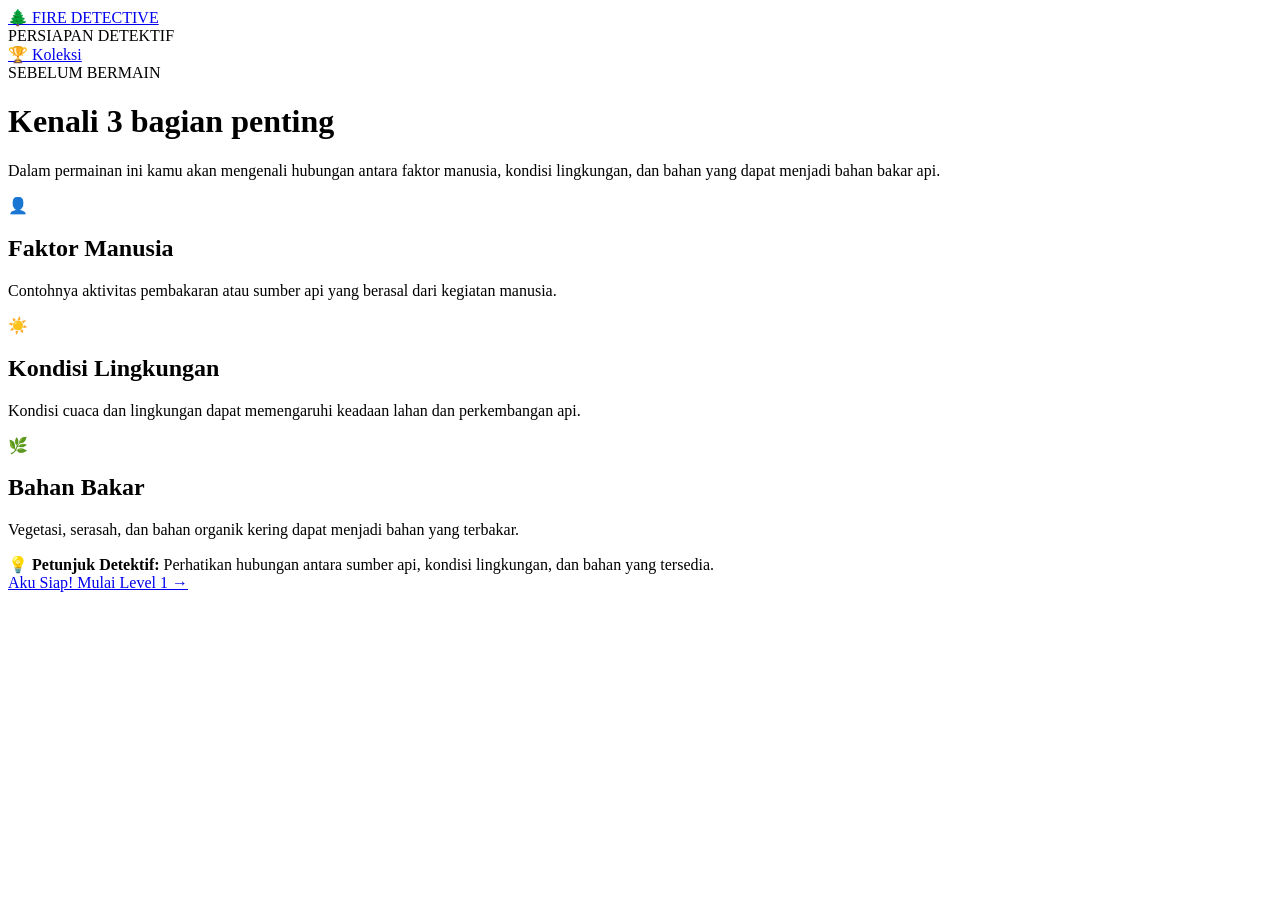
==== belajar.html @ 67232fe2 "Create belajar.html" ====
<!DOCTYPE html>
<html lang="id">

<head>

<meta charset="UTF-8">

<meta name="viewport"
      content="width=device-width, initial-scale=1.0">

<title>Belajar Faktor | Fire Detective</title>

<link rel="stylesheet" href="css/style.css">

</head>

<body>

<header class="game-header">

    <a href="index.html" class="brand">
        🌲 FIRE <span>DETECTIVE</span>
    </a>

    <div class="level-title">
        PERSIAPAN DETEKTIF
    </div>

    <a href="koleksi.html" class="nav-link">
        🏆 Koleksi
    </a>

</header>


<main class="page">

    <div class="section-kicker">
        SEBELUM BERMAIN
    </div>

    <h1>
        Kenali 3 bagian penting
    </h1>

    <p class="lead">

        Dalam permainan ini kamu akan mengenali
        hubungan antara faktor manusia, kondisi
        lingkungan, dan bahan yang dapat menjadi
        bahan bakar api.

    </p>


    <section class="lesson-grid">


        <article class="lesson-card human">

            <div class="big-icon">
                👤
            </div>

            <h2>
                Faktor Manusia
            </h2>

            <p>

                Contohnya aktivitas pembakaran atau
                sumber api yang berasal dari kegiatan
                manusia.

            </p>

        </article>


        <article class="lesson-card environment">

            <div class="big-icon">
                ☀️
            </div>

            <h2>
                Kondisi Lingkungan
            </h2>

            <p>

                Kondisi cuaca dan lingkungan dapat
                memengaruhi keadaan lahan dan
                perkembangan api.

            </p>

        </article>


        <article class="lesson-card fuel">

            <div class="big-icon">
                🌿
            </div>

            <h2>
                Bahan Bakar
            </h2>

            <p>

                Vegetasi, serasah, dan bahan organik
                kering dapat menjadi bahan yang
                terbakar.

            </p>

        </article>

    </section>


    <div class="tip-box">

        💡

        <strong>Petunjuk Detektif:</strong>

        Perhatikan hubungan antara sumber api,
        kondisi lingkungan, dan bahan yang tersedia.

    </div>


    <a href="level1.html"
       class="btn primary center">

        Aku Siap!
        Mulai Level 1 →

    </a>

</main>

</body>
</html>
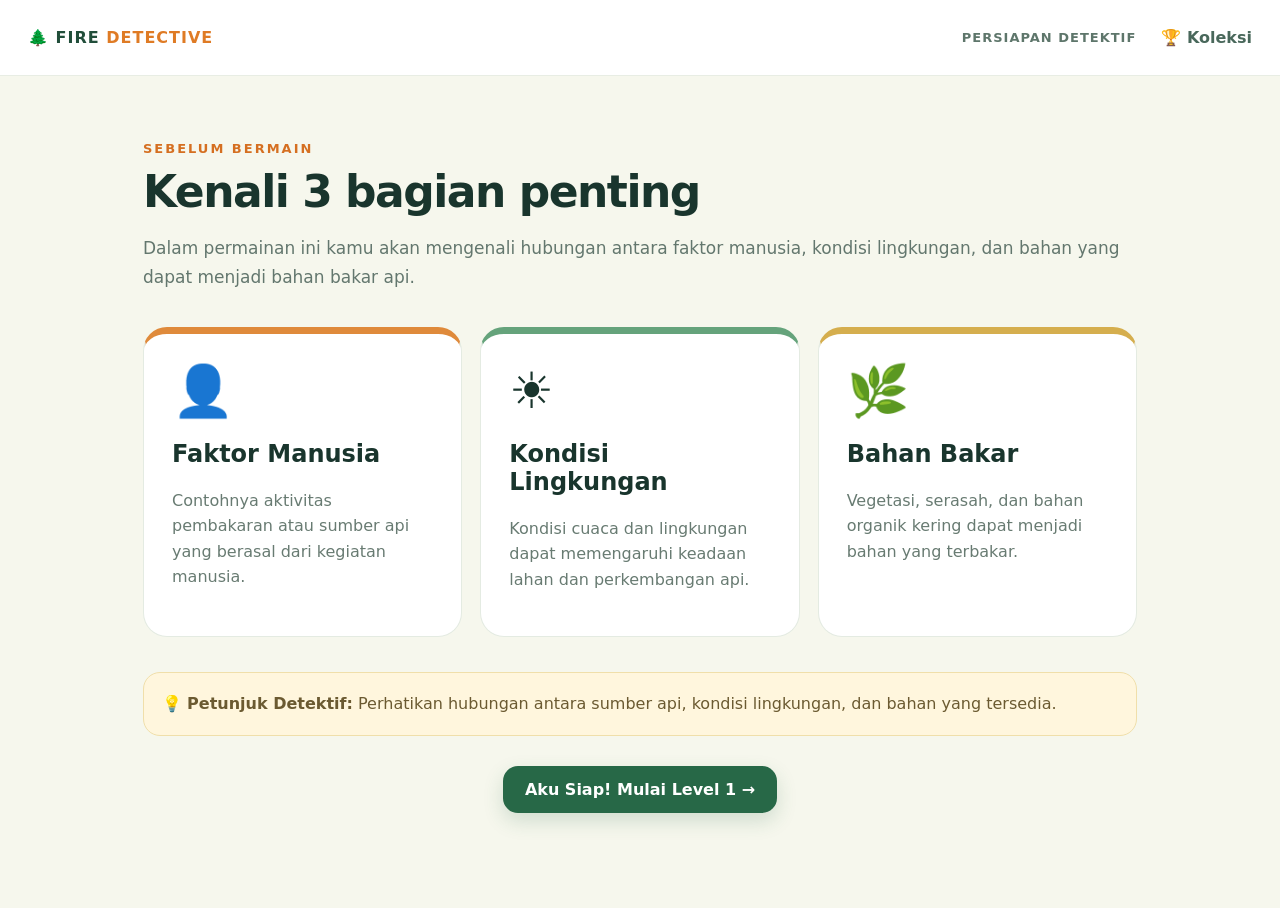
==== commit 1546719e: "Update belajar.html" ====
--- a/belajar.html
+++ b/belajar.html
@@ -3,14 +3,15 @@
 
 <head>
 
-<meta charset="UTF-8">
+    <meta charset="UTF-8">
 
-<meta name="viewport"
-      content="width=device-width, initial-scale=1.0">
+    <meta name="viewport"
+          content="width=device-width, initial-scale=1.0">
 
-<title>Belajar Faktor | Fire Detective</title>
+    <title>Belajar Faktor | Fire Detective</title>
 
-<link rel="stylesheet" href="css/style.css">
+    <!-- style.css berada satu folder dengan file ini -->
+    <link rel="stylesheet" href="style.css">
 
 </head>
 
--- a/style.css
+++ b/style.css
@@ -0,0 +1,1461 @@
+* {
+    box-sizing: border-box;
+}
+
+
+html {
+    scroll-behavior: smooth;
+}
+
+
+body {
+    margin: 0;
+
+    font-family:
+        Inter,
+        system-ui,
+        -apple-system,
+        BlinkMacSystemFont,
+        "Segoe UI",
+        sans-serif;
+
+    color: #19352d;
+
+    background: #f6f7ed;
+}
+
+
+a {
+    text-decoration: none;
+}
+
+
+button {
+    font: inherit;
+    cursor: pointer;
+}
+
+
+
+/* =========================
+   BRAND
+========================= */
+
+.brand {
+
+    font-weight: 900;
+
+    letter-spacing: 1px;
+
+    color: #214e3a;
+}
+
+
+.brand span {
+    color: #df7b25;
+}
+
+
+.nav-link {
+
+    font-weight: 750;
+
+    color: #49685b;
+}
+
+
+
+/* =========================
+   BUTTON
+========================= */
+
+.btn {
+
+    display: inline-flex;
+
+    align-items: center;
+
+    justify-content: center;
+
+    padding: 14px 22px;
+
+    border-radius: 15px;
+
+    border: none;
+
+    font-weight: 850;
+
+    transition: .2s;
+}
+
+
+.btn:hover {
+
+    transform:
+        translateY(-2px);
+
+}
+
+
+.primary {
+
+    color: white;
+
+    background: #276847;
+
+    box-shadow:
+        0 8px 20px
+        rgba(39,104,71,.18);
+}
+
+
+.secondary {
+
+    color: #276847;
+
+    background: white;
+
+    border:
+        1px solid #d9e5d9;
+}
+
+
+.center {
+
+    display: flex;
+
+    width: max-content;
+
+    margin:
+        30px auto;
+}
+
+
+.hidden {
+    display: none !important;
+}
+
+
+
+/* =========================
+   HOME
+========================= */
+
+.home {
+
+    min-height: 100vh;
+
+    background:
+        linear-gradient(
+            #eaf8e7 0%,
+            #f6f7ed 70%
+        );
+}
+
+
+.topbar {
+
+    max-width: 1200px;
+
+    height: 76px;
+
+    margin: auto;
+
+    padding:
+        0 28px;
+
+    display: flex;
+
+    align-items: center;
+
+    justify-content: space-between;
+}
+
+
+.hero {
+
+    max-width: 1200px;
+
+    min-height: 570px;
+
+    margin: auto;
+
+    padding:
+        30px 28px;
+
+    display: grid;
+
+    grid-template-columns:
+        1fr 1fr;
+
+    align-items: center;
+
+    gap: 35px;
+}
+
+
+.eyebrow {
+
+    color: #d56f21;
+
+    font-size: 13px;
+
+    font-weight: 900;
+
+    letter-spacing: 2px;
+}
+
+
+.hero h1 {
+
+    margin:
+        15px 0 20px;
+
+    font-size:
+        clamp(42px, 6vw, 70px);
+
+    line-height: .98;
+
+    letter-spacing: -3px;
+}
+
+
+.hero h1 span {
+
+    color: #2e7853;
+}
+
+
+.hero p {
+
+    max-width: 560px;
+
+    color: #587066;
+
+    font-size: 18px;
+
+    line-height: 1.7;
+}
+
+
+.hero-buttons {
+
+    display: flex;
+
+    gap: 12px;
+
+    margin-top: 28px;
+
+    flex-wrap: wrap;
+}
+
+
+
+/* =========================
+   FOREST
+========================= */
+
+.forest-scene {
+
+    height: 470px;
+
+    position: relative;
+
+    overflow: hidden;
+
+    border-radius: 38px;
+
+    background:
+        linear-gradient(
+            #bce6ef 0 48%,
+            #9dcb82 48% 70%,
+            #5e9c5d 70%
+        );
+
+    box-shadow:
+        0 25px 60px
+        rgba(56,104,71,.14);
+}
+
+
+.sun {
+
+    position: absolute;
+
+    right: 45px;
+
+    top: 35px;
+
+    font-size: 60px;
+}
+
+
+.cloud {
+
+    position: absolute;
+
+    font-size: 55px;
+
+    opacity: .75;
+}
+
+
+.cloud1 {
+
+    left: 35px;
+
+    top: 55px;
+}
+
+
+.cloud2 {
+
+    left: 180px;
+
+    top: 120px;
+}
+
+
+.mountain {
+
+    position: absolute;
+
+    bottom: 125px;
+
+    width: 0;
+
+    height: 0;
+
+    border-left:
+        170px solid transparent;
+
+    border-right:
+        170px solid transparent;
+
+    border-bottom:
+        210px solid #79a977;
+}
+
+
+.mountain1 {
+
+    left: -90px;
+}
+
+
+.mountain2 {
+
+    right: -110px;
+
+    border-bottom-color:
+        #689667;
+}
+
+
+.tree {
+
+    position: absolute;
+
+    bottom: 60px;
+
+    font-size: 110px;
+}
+
+
+.tree1 {
+    left: 25px;
+}
+
+
+.tree2 {
+
+    left: 115px;
+
+    font-size: 85px;
+}
+
+
+.tree3 {
+
+    right: 45px;
+
+    font-size: 125px;
+}
+
+
+.tree4 {
+
+    right: 150px;
+
+    font-size: 90px;
+}
+
+
+.camp {
+
+    position: absolute;
+
+    left: 45%;
+
+    bottom: 30px;
+
+    font-size: 65px;
+}
+
+
+.character {
+
+    position: absolute;
+
+    left: 49%;
+
+    bottom: 38px;
+
+    font-size: 80px;
+
+    filter:
+        drop-shadow(
+            0 8px 5px
+            rgba(0,0,0,.12)
+        );
+}
+
+
+
+/* =========================
+   FEATURES
+========================= */
+
+.feature-section {
+
+    max-width: 1200px;
+
+    margin: auto;
+
+    padding:
+        0 28px 60px;
+
+    display: grid;
+
+    grid-template-columns:
+        repeat(3,1fr);
+
+    gap: 16px;
+}
+
+
+.feature-card {
+
+    padding: 25px;
+
+    background: white;
+
+    border:
+        1px solid #e2eadf;
+
+    border-radius: 22px;
+
+    box-shadow:
+        0 10px 30px
+        rgba(36,74,48,.05);
+}
+
+
+.feature-icon {
+
+    font-size: 34px;
+}
+
+
+.feature-card h3 {
+
+    margin:
+        14px 0 6px;
+}
+
+
+.feature-card p {
+
+    margin: 0;
+
+    color: #687c73;
+
+    line-height: 1.6;
+}
+
+
+
+/* =========================
+   HEADER
+========================= */
+
+.game-header {
+
+    height: 76px;
+
+    padding:
+        0 28px;
+
+    display: flex;
+
+    align-items: center;
+
+    gap: 25px;
+
+    background: white;
+
+    border-bottom:
+        1px solid #e8ede4;
+}
+
+
+.game-header .brand {
+
+    flex: 1;
+}
+
+
+.level-title {
+
+    color: #5e766b;
+
+    font-size: 13px;
+
+    font-weight: 900;
+
+    letter-spacing: 1px;
+}
+
+
+.score {
+
+    font-weight: 900;
+
+    color: #c16b20;
+}
+
+
+
+/* =========================
+   PAGE
+========================= */
+
+.page,
+.game-page {
+
+    max-width: 1050px;
+
+    margin: auto;
+
+    padding:
+        65px 28px;
+}
+
+
+.section-kicker {
+
+    color: #d56f21;
+
+    font-size: 13px;
+
+    font-weight: 900;
+
+    letter-spacing: 2px;
+}
+
+
+.page h1,
+.game-page h1 {
+
+    margin:
+        10px 0;
+
+    font-size: 44px;
+
+    letter-spacing: -1.5px;
+}
+
+
+.lead,
+.level-intro p {
+
+    color: #63776e;
+
+    line-height: 1.7;
+
+    font-size: 17px;
+}
+
+
+
+/* =========================
+   LESSON
+========================= */
+
+.lesson-grid {
+
+    display: grid;
+
+    grid-template-columns:
+        repeat(3,1fr);
+
+    gap: 18px;
+
+    margin:
+        35px 0;
+}
+
+
+.lesson-card {
+
+    min-height: 250px;
+
+    padding: 28px;
+
+    background: white;
+
+    border:
+        1px solid #e4ebe2;
+
+    border-radius: 24px;
+}
+
+
+.lesson-card.human {
+
+    border-top:
+        7px solid #df8a3b;
+}
+
+
+.lesson-card.environment {
+
+    border-top:
+        7px solid #65a37b;
+}
+
+
+.lesson-card.fuel {
+
+    border-top:
+        7px solid #d5ae4e;
+}
+
+
+.big-icon {
+
+    font-size: 50px;
+}
+
+
+.lesson-card p {
+
+    color: #687b72;
+
+    line-height: 1.6;
+}
+
+
+.tip-box {
+
+    padding: 18px;
+
+    color: #6b5a31;
+
+    line-height: 1.6;
+
+    background: #fff6dd;
+
+    border:
+        1px solid #f0dfaa;
+
+    border-radius: 17px;
+}
+
+
+
+/* =========================
+   LEVEL INTRO
+========================= */
+
+.level-intro {
+
+    max-width: 760px;
+
+    margin:
+        0 auto 34px;
+
+    text-align: center;
+}
+
+
+.level-badge {
+
+    display: inline-block;
+
+    padding:
+        8px 13px;
+
+    color: #397250;
+
+    font-size: 12px;
+
+    font-weight: 900;
+
+    letter-spacing: 1px;
+
+    background: #e7f3e9;
+
+    border-radius: 99px;
+}
+
+
+
+/* =========================
+   LEVEL 1
+========================= */
+
+.factor-grid {
+
+    display: grid;
+
+    grid-template-columns:
+        repeat(4,1fr);
+
+    gap: 15px;
+}
+
+
+.factor-card {
+
+    min-height: 170px;
+
+    padding: 20px 14px;
+
+    display: flex;
+
+    flex-direction: column;
+
+    align-items: center;
+
+    justify-content: center;
+
+    gap: 7px;
+
+    background: white;
+
+    border:
+        2px solid #e3eae2;
+
+    border-radius: 20px;
+
+    transition: .2s;
+}
+
+
+.factor-card:hover {
+
+    transform:
+        translateY(-3px);
+
+    border-color:
+        #75a984;
+}
+
+
+.factor-card span {
+
+    font-size: 47px;
+}
+
+
+.factor-card strong {
+
+    font-size: 16px;
+
+    text-align: center;
+}
+
+
+.factor-card small {
+
+    color: #83938c;
+
+    text-align: center;
+}
+
+
+.factor-card.correct {
+
+    background: #eaf7ed;
+
+    border-color: #4d9a68;
+}
+
+
+.factor-card.wrong {
+
+    background: #fff0ed;
+
+    border-color: #d97967;
+}
+
+
+
+/* =========================
+   FEEDBACK
+========================= */
+
+.feedback {
+
+    min-height: 54px;
+
+    max-width: 760px;
+
+    margin:
+        22px auto;
+
+    padding: 15px;
+
+    text-align: center;
+
+    font-weight: 750;
+
+    border-radius: 15px;
+}
+
+
+.feedback.good {
+
+    color: #317148;
+
+    background: #e9f6eb;
+}
+
+
+.feedback.warn {
+
+    color: #a55042;
+
+    background: #fff1ec;
+}
+
+
+
+/* =========================
+   LEVEL 2
+========================= */
+
+.sort-card {
+
+    max-width: 520px;
+
+    margin:
+        20px auto 25px;
+
+    padding: 30px;
+
+    text-align: center;
+
+    background: white;
+
+    border:
+        1px solid #e1e9df;
+
+    border-radius: 25px;
+
+    box-shadow:
+        0 15px 40px
+        rgba(33,77,44,.07);
+}
+
+
+.sort-icon {
+
+    font-size: 65px;
+}
+
+
+.sort-card h2 {
+
+    margin:
+        10px 0 4px;
+}
+
+
+.sort-card p {
+
+    color: #7b8c84;
+}
+
+
+.category-grid {
+
+    display: grid;
+
+    grid-template-columns:
+        repeat(3,1fr);
+
+    gap: 16px;
+}
+
+
+.category {
+
+    padding: 24px;
+
+    display: flex;
+
+    flex-direction: column;
+
+    align-items: center;
+
+    gap: 8px;
+
+    background: white;
+
+    border:
+        2px solid #e3eae2;
+
+    border-radius: 20px;
+
+    transition: .2s;
+}
+
+
+.category:hover {
+
+    transform:
+        translateY(-2px);
+
+    border-color:
+        #6e9d79;
+}
+
+
+.category span {
+
+    font-size: 40px;
+}
+
+
+.category strong {
+
+    font-size: 17px;
+}
+
+
+.category small {
+
+    color: #73837c;
+
+    font-size: 13px;
+
+    text-align: center;
+}
+
+
+.done-card {
+
+    text-align: center;
+}
+
+
+.done-icon {
+
+    font-size: 55px;
+}
+
+
+
+/* =========================
+   LEVEL 3
+========================= */
+
+.scenario {
+
+    max-width: 800px;
+
+    margin:
+        25px auto;
+
+    padding: 22px;
+
+    display: flex;
+
+    align-items: center;
+
+    gap: 22px;
+
+    background: #e8f3e6;
+
+    border-radius: 25px;
+}
+
+
+.scenario-art {
+
+    font-size: 40px;
+
+    white-space: nowrap;
+}
+
+
+.scenario h2 {
+
+    margin:
+        0 0 5px;
+}
+
+
+.scenario p {
+
+    margin: 0;
+
+    color: #61766b;
+
+    line-height: 1.5;
+}
+
+
+.choice-grid {
+
+    display: grid;
+
+    grid-template-columns:
+        repeat(3,1fr);
+
+    gap: 16px;
+}
+
+
+.choice {
+
+    min-height: 160px;
+
+    padding: 25px;
+
+    display: flex;
+
+    flex-direction: column;
+
+    align-items: center;
+
+    justify-content: center;
+
+    gap: 15px;
+
+    background: white;
+
+    border:
+        2px solid #e2e9e0;
+
+    border-radius: 20px;
+}
+
+
+.choice span {
+
+    font-size: 38px;
+}
+
+
+.choice.correct {
+
+    background: #eaf7ed;
+
+    border-color: #4d9a68;
+}
+
+
+.choice.wrong {
+
+    background: #fff0ed;
+
+    border-color: #d97967;
+}
+
+
+
+/* =========================
+   LEVEL 4
+========================= */
+
+.condition-row {
+
+    display: flex;
+
+    justify-content: center;
+
+    flex-wrap: wrap;
+
+    gap: 10px;
+
+    margin:
+        25px 0;
+}
+
+
+.condition-row span {
+
+    padding:
+        10px 14px;
+
+    background: white;
+
+    border:
+        1px solid #e0e7df;
+
+    border-radius: 99px;
+
+    font-size: 13px;
+
+    font-weight: 750;
+}
+
+
+.action-grid {
+
+    display: grid;
+
+    grid-template-columns:
+        1fr 1fr;
+
+    gap: 16px;
+}
+
+
+.action-card {
+
+    padding: 25px;
+
+    display: flex;
+
+    align-items: center;
+
+    gap: 16px;
+
+    text-align: left;
+
+    background: white;
+
+    border:
+        2px solid #e2e9e0;
+
+    border-radius: 20px;
+}
+
+
+.action-card span {
+
+    font-size: 38px;
+}
+
+
+.action-card strong {
+
+    line-height: 1.4;
+}
+
+
+.action-card.correct {
+
+    background: #eaf7ed;
+
+    border-color: #4d9a68;
+}
+
+
+.action-card.wrong {
+
+    background: #fff0ed;
+
+    border-color: #d97967;
+}
+
+
+
+/* =========================
+   COLLECTION
+========================= */
+
+.result-hero {
+
+    display: flex;
+
+    align-items: center;
+
+    gap: 20px;
+
+    padding: 30px;
+
+    background: #e9f5e8;
+
+    border-radius: 26px;
+}
+
+
+.badge-big {
+
+    font-size: 70px;
+}
+
+
+.stats {
+
+    display: grid;
+
+    grid-template-columns:
+        repeat(3,1fr);
+
+    gap: 15px;
+
+    margin:
+        25px 0;
+}
+
+
+.stats div {
+
+    padding: 20px;
+
+    text-align: center;
+
+    background: white;
+
+    border:
+        1px solid #e2e9e0;
+
+    border-radius: 18px;
+}
+
+
+.stats strong {
+
+    display: block;
+
+    color: #31734d;
+
+    font-size: 30px;
+}
+
+
+.stats span {
+
+    color: #73837b;
+
+    font-size: 13px;
+}
+
+
+.collection-title {
+
+    margin-top: 40px;
+}
+
+
+.collection-grid {
+
+    display: grid;
+
+    grid-template-columns:
+        repeat(3,1fr);
+
+    gap: 16px;
+
+    margin:
+        20px 0 35px;
+}
+
+
+.collection-card {
+
+    padding: 22px;
+
+    background: white;
+
+    border:
+        1px solid #e2e9e0;
+
+    border-radius: 20px;
+}
+
+
+.collection-icon {
+
+    font-size: 44px;
+}
+
+
+.collection-card h3 {
+
+    margin:
+        10px 0 5px;
+}
+
+
+.collection-card p {
+
+    margin: 0;
+
+    color: #718079;
+
+    line-height: 1.5;
+}
+
+
+.collection-card.locked {
+
+    opacity: .58;
+
+    filter:
+        grayscale(.3);
+}
+
+
+
+/* =========================
+   RESPONSIVE
+========================= */
+
+@media (max-width: 800px) {
+
+    .hero {
+
+        grid-template-columns: 1fr;
+
+    }
+
+
+    .forest-scene {
+
+        height: 350px;
+
+    }
+
+
+    .feature-section,
+    .lesson-grid,
+    .category-grid,
+    .choice-grid {
+
+        grid-template-columns: 1fr;
+
+    }
+
+
+    .factor-grid {
+
+        grid-template-columns:
+            repeat(2,1fr);
+
+    }
+
+
+    .action-grid,
+    .stats,
+    .collection-grid {
+
+        grid-template-columns: 1fr;
+
+    }
+
+
+    .game-header {
+
+        padding:
+            0 16px;
+
+    }
+
+
+    .level-title {
+
+        display: none;
+
+    }
+
+
+    .page,
+    .game-page {
+
+        padding:
+            45px 18px;
+
+    }
+
+
+    .page h1,
+    .game-page h1 {
+
+        font-size: 35px;
+
+    }
+
+
+    .scenario {
+
+        flex-direction: column;
+
+        text-align: center;
+
+    }
+
+}
+
+
+@media (max-width: 460px) {
+
+    .factor-grid {
+
+        grid-template-columns:
+            1fr 1fr;
+
+    }
+
+
+    .factor-card {
+
+        min-height: 145px;
+
+        padding:
+            15px 8px;
+
+    }
+
+
+    .factor-card span {
+
+        font-size: 38px;
+
+    }
+
+
+    .hero h1 {
+
+        letter-spacing: -2px;
+
+    }
+
+
+    .forest-scene {
+
+        height: 290px;
+
+    }
+
+
+    .topbar {
+
+        height: 65px;
+
+    }
+
+
+    .brand {
+
+        font-size: 14px;
+
+    }
+
+}
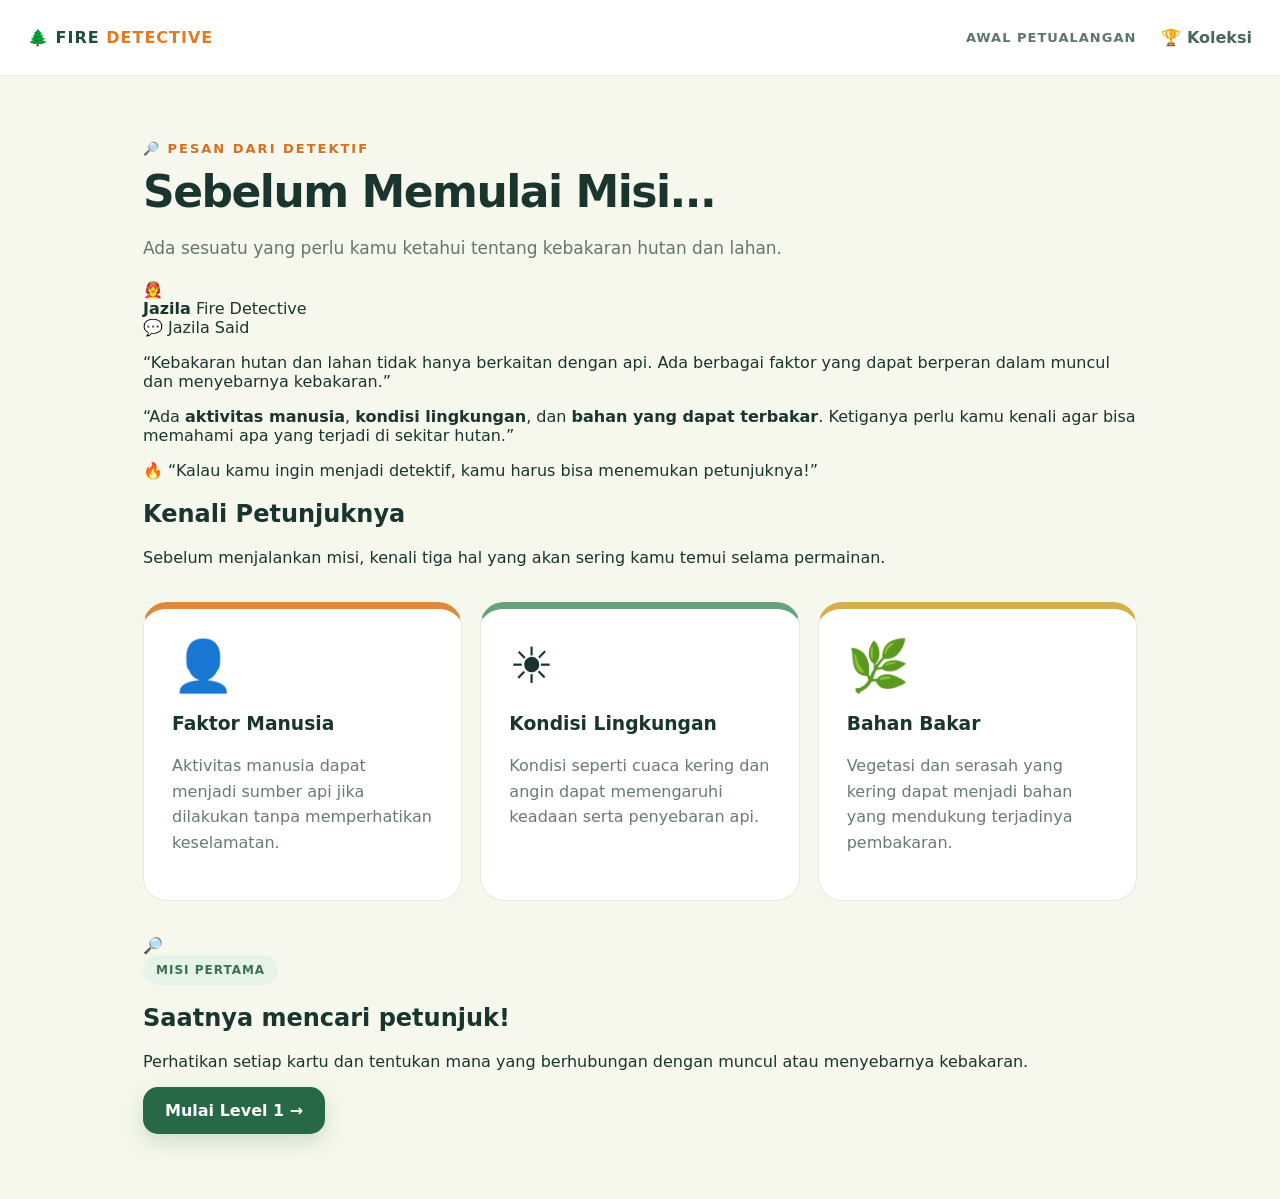
==== commit 4adb05f9: "Update belajar.html" ====
--- a/belajar.html
+++ b/belajar.html
@@ -8,27 +8,36 @@
     <meta name="viewport"
           content="width=device-width, initial-scale=1.0">
 
-    <title>Belajar Faktor | Fire Detective</title>
-
-    <!-- style.css berada satu folder dengan file ini -->
-    <link rel="stylesheet" href="style.css">
+    <title>Awal Petualangan | Fire Detective</title>
+
+    <link rel="stylesheet"
+          href="style.css">
 
 </head>
 
+
 <body>
 
 <header class="game-header">
 
-    <a href="index.html" class="brand">
+    <a href="index.html"
+       class="brand">
+
         🌲 FIRE <span>DETECTIVE</span>
+
     </a>
 
+
     <div class="level-title">
-        PERSIAPAN DETEKTIF
+        AWAL PETUALANGAN
     </div>
 
-    <a href="koleksi.html" class="nav-link">
+
+    <a href="koleksi.html"
+       class="nav-link">
+
         🏆 Koleksi
+
     </a>
 
 </header>
@@ -36,113 +45,215 @@
 
 <main class="page">
 
-    <div class="section-kicker">
-        SEBELUM BERMAIN
-    </div>
-
-    <h1>
-        Kenali 3 bagian penting
-    </h1>
-
-    <p class="lead">
-
-        Dalam permainan ini kamu akan mengenali
-        hubungan antara faktor manusia, kondisi
-        lingkungan, dan bahan yang dapat menjadi
-        bahan bakar api.
-
-    </p>
-
-
-    <section class="lesson-grid">
-
-
-        <article class="lesson-card human">
-
-            <div class="big-icon">
-                👤
-            </div>
+    <!-- PEMBUKA -->
+
+    <section class="story-intro">
+
+        <div class="section-kicker">
+            🔎 PESAN DARI DETEKTIF
+        </div>
+
+
+        <h1>
+            Sebelum Memulai Misi...
+        </h1>
+
+
+        <p class="lead">
+            Ada sesuatu yang perlu kamu ketahui
+            tentang kebakaran hutan dan lahan.
+        </p>
+
+    </section>
+
+
+
+    <!-- KARAKTER JAZILA -->
+
+    <section class="jazila-card">
+
+        <div class="jazila-character">
+
+            <div class="character-circle">
+                🧑‍🚒
+            </div>
+
+            <div class="character-name">
+                <strong>Jazila</strong>
+                <span>Fire Detective</span>
+            </div>
+
+        </div>
+
+
+        <div class="jazila-dialogue">
+
+            <div class="dialogue-label">
+                💬 Jazila Said
+            </div>
+
+
+            <p>
+                “Kebakaran hutan dan lahan tidak hanya
+                berkaitan dengan api. Ada berbagai faktor
+                yang dapat berperan dalam muncul dan
+                menyebarnya kebakaran.”
+            </p>
+
+
+            <p>
+                “Ada <strong>aktivitas manusia</strong>,
+                <strong>kondisi lingkungan</strong>,
+                dan <strong>bahan yang dapat terbakar</strong>.
+                Ketiganya perlu kamu kenali agar bisa
+                memahami apa yang terjadi di sekitar hutan.”
+            </p>
+
+
+            <div class="jazila-quote">
+
+                🔥 “Kalau kamu ingin menjadi detektif,
+                kamu harus bisa menemukan petunjuknya!”
+
+            </div>
+
+        </div>
+
+    </section>
+
+
+
+    <!-- TIGA FAKTOR -->
+
+    <section class="factor-intro">
+
+        <h2>
+            Kenali Petunjuknya
+        </h2>
+
+
+        <p class="section-description">
+            Sebelum menjalankan misi, kenali tiga hal
+            yang akan sering kamu temui selama permainan.
+        </p>
+
+
+        <div class="lesson-grid">
+
+
+            <article class="lesson-card human">
+
+                <div class="big-icon">
+                    👤
+                </div>
+
+
+                <h3>
+                    Faktor Manusia
+                </h3>
+
+
+                <p>
+                    Aktivitas manusia dapat menjadi sumber
+                    api jika dilakukan tanpa memperhatikan
+                    keselamatan.
+                </p>
+
+            </article>
+
+
+
+            <article class="lesson-card environment">
+
+                <div class="big-icon">
+                    ☀️
+                </div>
+
+
+                <h3>
+                    Kondisi Lingkungan
+                </h3>
+
+
+                <p>
+                    Kondisi seperti cuaca kering dan angin
+                    dapat memengaruhi keadaan serta
+                    penyebaran api.
+                </p>
+
+            </article>
+
+
+
+            <article class="lesson-card fuel">
+
+                <div class="big-icon">
+                    🌿
+                </div>
+
+
+                <h3>
+                    Bahan Bakar
+                </h3>
+
+
+                <p>
+                    Vegetasi dan serasah yang kering dapat
+                    menjadi bahan yang mendukung terjadinya
+                    pembakaran.
+                </p>
+
+            </article>
+
+
+        </div>
+
+    </section>
+
+
+
+    <!-- AJAKAN -->
+
+    <section class="mission-start">
+
+        <div class="mission-icon">
+            🔎
+        </div>
+
+
+        <div class="mission-content">
+
+            <span class="level-badge">
+                MISI PERTAMA
+            </span>
+
 
             <h2>
-                Faktor Manusia
+                Saatnya mencari petunjuk!
             </h2>
 
+
             <p>
-
-                Contohnya aktivitas pembakaran atau
-                sumber api yang berasal dari kegiatan
-                manusia.
-
+                Perhatikan setiap kartu dan tentukan
+                mana yang berhubungan dengan muncul
+                atau menyebarnya kebakaran.
             </p>
 
-        </article>
-
-
-        <article class="lesson-card environment">
-
-            <div class="big-icon">
-                ☀️
-            </div>
-
-            <h2>
-                Kondisi Lingkungan
-            </h2>
-
-            <p>
-
-                Kondisi cuaca dan lingkungan dapat
-                memengaruhi keadaan lahan dan
-                perkembangan api.
-
-            </p>
-
-        </article>
-
-
-        <article class="lesson-card fuel">
-
-            <div class="big-icon">
-                🌿
-            </div>
-
-            <h2>
-                Bahan Bakar
-            </h2>
-
-            <p>
-
-                Vegetasi, serasah, dan bahan organik
-                kering dapat menjadi bahan yang
-                terbakar.
-
-            </p>
-
-        </article>
-
-    </section>
-
-
-    <div class="tip-box">
-
-        💡
-
-        <strong>Petunjuk Detektif:</strong>
-
-        Perhatikan hubungan antara sumber api,
-        kondisi lingkungan, dan bahan yang tersedia.
-
-    </div>
-
-
-    <a href="level1.html"
-       class="btn primary center">
-
-        Aku Siap!
-        Mulai Level 1 →
-
-    </a>
+        </div>
+
+
+        <a href="level1.html"
+           class="btn primary">
+
+            Mulai Level 1 →
+            
+        </a>
+
+    </section>
+
 
 </main>
 
 </body>
+
 </html>
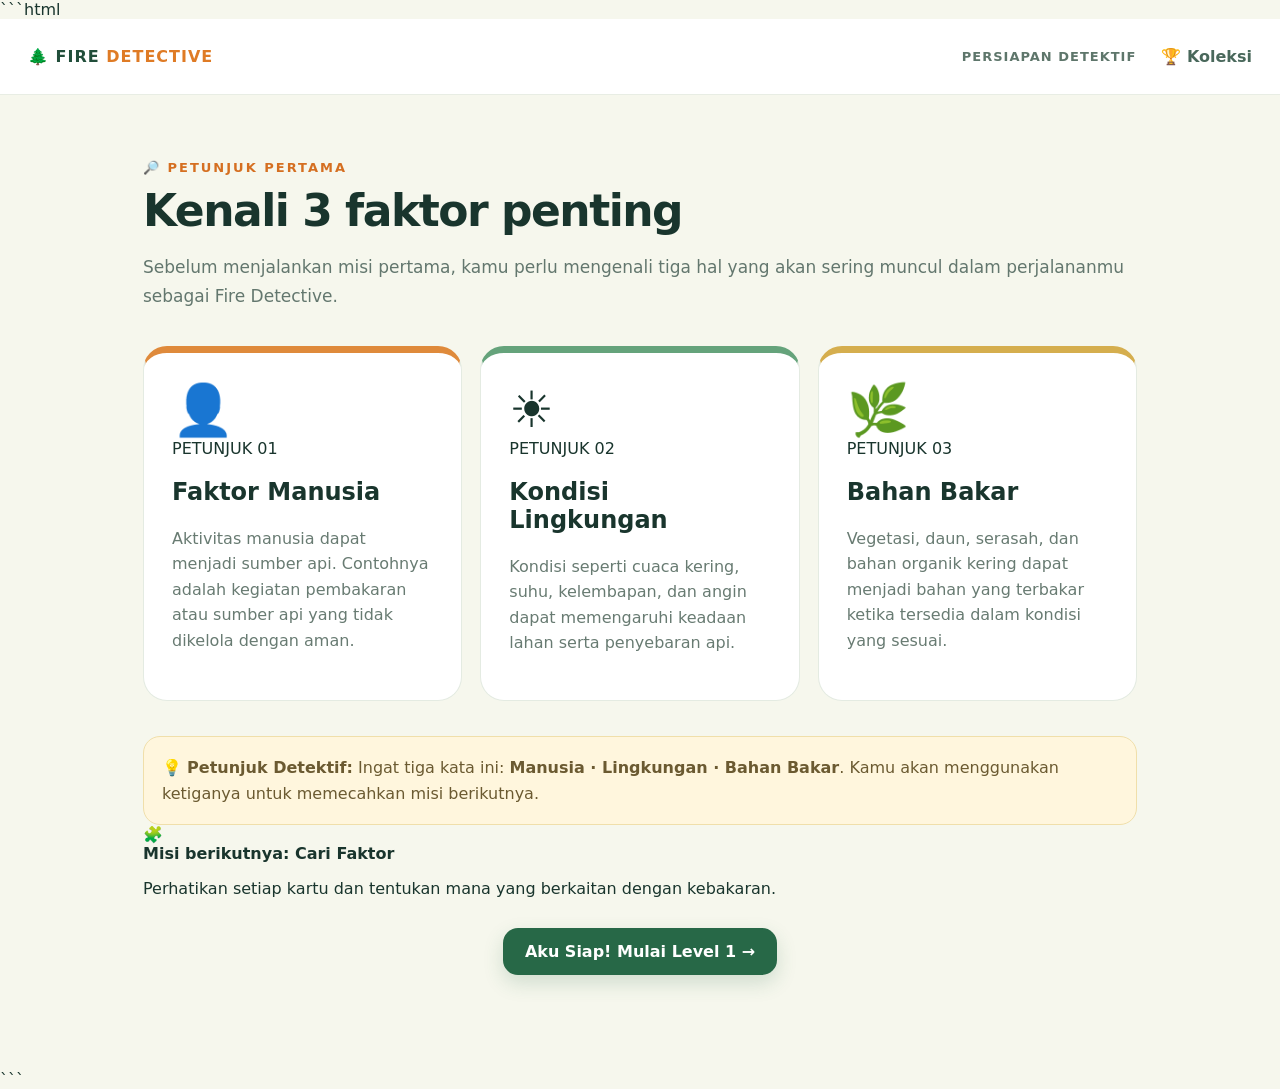
==== commit 291b66d9: "Update belajar.html" ====
--- a/belajar.html
+++ b/belajar.html
@@ -1,3 +1,4 @@
+```html
 <!DOCTYPE html>
 <html lang="id">
 
@@ -8,10 +9,9 @@
     <meta name="viewport"
           content="width=device-width, initial-scale=1.0">
 
-    <title>Awal Petualangan | Fire Detective</title>
-
-    <link rel="stylesheet"
-          href="style.css">
+    <title>Belajar Faktor | Fire Detective</title>
+
+    <link rel="stylesheet" href="style.css">
 
 </head>
 
@@ -20,24 +20,16 @@
 
 <header class="game-header">
 
-    <a href="index.html"
-       class="brand">
-
+    <a href="index.html" class="brand">
         🌲 FIRE <span>DETECTIVE</span>
-
     </a>
 
-
     <div class="level-title">
-        AWAL PETUALANGAN
-    </div>
-
-
-    <a href="koleksi.html"
-       class="nav-link">
-
+        PERSIAPAN DETEKTIF
+    </div>
+
+    <a href="koleksi.html" class="nav-link">
         🏆 Koleksi
-
     </a>
 
 </header>
@@ -45,211 +37,164 @@
 
 <main class="page">
 
-    <!-- PEMBUKA -->
-
-    <section class="story-intro">
-
-        <div class="section-kicker">
-            🔎 PESAN DARI DETEKTIF
+    <div class="section-kicker">
+        🔎 PETUNJUK PERTAMA
+    </div>
+
+
+    <h1>
+        Kenali 3 faktor penting
+    </h1>
+
+
+    <p class="lead">
+
+        Sebelum menjalankan misi pertama,
+        kamu perlu mengenali tiga hal yang akan
+        sering muncul dalam perjalananmu sebagai
+        Fire Detective.
+
+    </p>
+
+
+
+    <section class="lesson-grid">
+
+
+        <!-- FAKTOR MANUSIA -->
+
+        <article class="lesson-card human">
+
+            <div class="big-icon">
+                👤
+            </div>
+
+            <div class="card-number">
+                PETUNJUK 01
+            </div>
+
+            <h2>
+                Faktor Manusia
+            </h2>
+
+            <p>
+
+                Aktivitas manusia dapat menjadi sumber
+                api. Contohnya adalah kegiatan pembakaran
+                atau sumber api yang tidak dikelola dengan aman.
+
+            </p>
+
+        </article>
+
+
+
+        <!-- KONDISI LINGKUNGAN -->
+
+        <article class="lesson-card environment">
+
+            <div class="big-icon">
+                ☀️
+            </div>
+
+            <div class="card-number">
+                PETUNJUK 02
+            </div>
+
+            <h2>
+                Kondisi Lingkungan
+            </h2>
+
+            <p>
+
+                Kondisi seperti cuaca kering, suhu,
+                kelembapan, dan angin dapat memengaruhi
+                keadaan lahan serta penyebaran api.
+
+            </p>
+
+        </article>
+
+
+
+        <!-- BAHAN BAKAR -->
+
+        <article class="lesson-card fuel">
+
+            <div class="big-icon">
+                🌿
+            </div>
+
+            <div class="card-number">
+                PETUNJUK 03
+            </div>
+
+            <h2>
+                Bahan Bakar
+            </h2>
+
+            <p>
+
+                Vegetasi, daun, serasah, dan bahan organik
+                kering dapat menjadi bahan yang terbakar
+                ketika tersedia dalam kondisi yang sesuai.
+
+            </p>
+
+        </article>
+
+
+    </section>
+
+
+
+    <div class="tip-box">
+
+        💡
+
+        <strong>Petunjuk Detektif:</strong>
+
+        Ingat tiga kata ini:
+
+        <strong>Manusia · Lingkungan · Bahan Bakar</strong>.
+
+        Kamu akan menggunakan ketiganya
+        untuk memecahkan misi berikutnya.
+
+    </div>
+
+
+
+    <div class="next-info">
+
+        <span class="next-icon">
+            🧩
+        </span>
+
+        <div>
+
+            <strong>
+                Misi berikutnya: Cari Faktor
+            </strong>
+
+            <p>
+                Perhatikan setiap kartu dan tentukan
+                mana yang berkaitan dengan kebakaran.
+            </p>
+
         </div>
 
-
-        <h1>
-            Sebelum Memulai Misi...
-        </h1>
-
-
-        <p class="lead">
-            Ada sesuatu yang perlu kamu ketahui
-            tentang kebakaran hutan dan lahan.
-        </p>
-
-    </section>
-
-
-
-    <!-- KARAKTER JAZILA -->
-
-    <section class="jazila-card">
-
-        <div class="jazila-character">
-
-            <div class="character-circle">
-                🧑‍🚒
-            </div>
-
-            <div class="character-name">
-                <strong>Jazila</strong>
-                <span>Fire Detective</span>
-            </div>
-
-        </div>
-
-
-        <div class="jazila-dialogue">
-
-            <div class="dialogue-label">
-                💬 Jazila Said
-            </div>
-
-
-            <p>
-                “Kebakaran hutan dan lahan tidak hanya
-                berkaitan dengan api. Ada berbagai faktor
-                yang dapat berperan dalam muncul dan
-                menyebarnya kebakaran.”
-            </p>
-
-
-            <p>
-                “Ada <strong>aktivitas manusia</strong>,
-                <strong>kondisi lingkungan</strong>,
-                dan <strong>bahan yang dapat terbakar</strong>.
-                Ketiganya perlu kamu kenali agar bisa
-                memahami apa yang terjadi di sekitar hutan.”
-            </p>
-
-
-            <div class="jazila-quote">
-
-                🔥 “Kalau kamu ingin menjadi detektif,
-                kamu harus bisa menemukan petunjuknya!”
-
-            </div>
-
-        </div>
-
-    </section>
-
-
-
-    <!-- TIGA FAKTOR -->
-
-    <section class="factor-intro">
-
-        <h2>
-            Kenali Petunjuknya
-        </h2>
-
-
-        <p class="section-description">
-            Sebelum menjalankan misi, kenali tiga hal
-            yang akan sering kamu temui selama permainan.
-        </p>
-
-
-        <div class="lesson-grid">
-
-
-            <article class="lesson-card human">
-
-                <div class="big-icon">
-                    👤
-                </div>
-
-
-                <h3>
-                    Faktor Manusia
-                </h3>
-
-
-                <p>
-                    Aktivitas manusia dapat menjadi sumber
-                    api jika dilakukan tanpa memperhatikan
-                    keselamatan.
-                </p>
-
-            </article>
-
-
-
-            <article class="lesson-card environment">
-
-                <div class="big-icon">
-                    ☀️
-                </div>
-
-
-                <h3>
-                    Kondisi Lingkungan
-                </h3>
-
-
-                <p>
-                    Kondisi seperti cuaca kering dan angin
-                    dapat memengaruhi keadaan serta
-                    penyebaran api.
-                </p>
-
-            </article>
-
-
-
-            <article class="lesson-card fuel">
-
-                <div class="big-icon">
-                    🌿
-                </div>
-
-
-                <h3>
-                    Bahan Bakar
-                </h3>
-
-
-                <p>
-                    Vegetasi dan serasah yang kering dapat
-                    menjadi bahan yang mendukung terjadinya
-                    pembakaran.
-                </p>
-
-            </article>
-
-
-        </div>
-
-    </section>
-
-
-
-    <!-- AJAKAN -->
-
-    <section class="mission-start">
-
-        <div class="mission-icon">
-            🔎
-        </div>
-
-
-        <div class="mission-content">
-
-            <span class="level-badge">
-                MISI PERTAMA
-            </span>
-
-
-            <h2>
-                Saatnya mencari petunjuk!
-            </h2>
-
-
-            <p>
-                Perhatikan setiap kartu dan tentukan
-                mana yang berhubungan dengan muncul
-                atau menyebarnya kebakaran.
-            </p>
-
-        </div>
-
-
-        <a href="level1.html"
-           class="btn primary">
-
-            Mulai Level 1 →
-            
-        </a>
-
-    </section>
+    </div>
+
+
+
+    <a href="level1.html"
+       class="btn primary center">
+
+        Aku Siap!
+        Mulai Level 1 →
+
+    </a>
 
 
 </main>
@@ -257,3 +202,4 @@
 </body>
 
 </html>
+```
